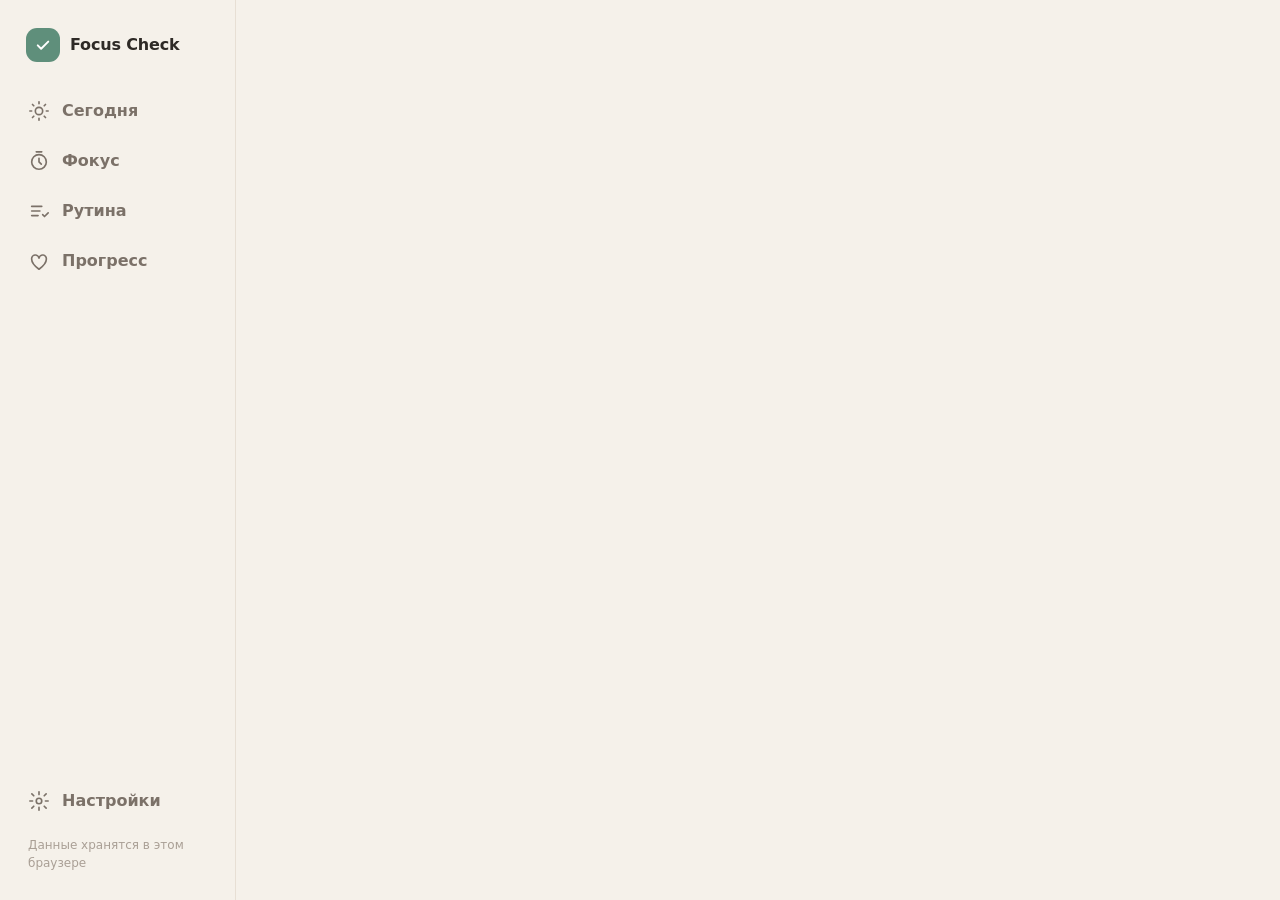
==== focus-check.html @ 083e2788 "Add files via upload" ====
<!DOCTYPE html>
<html lang="ru">
<head>
  <meta charset="UTF-8" />
  <meta name="viewport" content="width=device-width, initial-scale=1, viewport-fit=cover" />
  <meta name="color-scheme" content="light dark" />
  <meta name="theme-color" content="#f5f1ea" media="(prefers-color-scheme: light)" />
  <meta name="theme-color" content="#1b1916" media="(prefers-color-scheme: dark)" />
  <title>Focus Check</title>
  <link rel="icon" href="data:image/svg+xml,%3Csvg xmlns='http://www.w3.org/2000/svg' viewBox='0 0 64 64'%3E%3Crect width='64' height='64' rx='18' fill='%235f8f7b'/%3E%3Cpath d='M19 33l9 9 17-19' stroke='white' stroke-width='6' fill='none' stroke-linecap='round' stroke-linejoin='round'/%3E%3C/svg%3E" />
  <!-- Иконка и название для телефона (главный экран) -->
  <link rel="apple-touch-icon" href="icons/apple-touch-icon.png" />
  <meta name="mobile-web-app-capable" content="yes" />
  <meta name="apple-mobile-web-app-capable" content="yes" />
  <meta name="apple-mobile-web-app-title" content="Focus Check" />
  <link rel="stylesheet" href="styles.css" />
</head>
<body>
  <div class="app">
    <!-- Навигация: на компьютере — колонка слева, на телефоне — панель внизу -->
    <nav class="nav" aria-label="Разделы">
      <div class="brand">
        <span class="brand__logo" aria-hidden="true">
          <svg width="18" height="18" viewBox="0 0 24 24" fill="none" stroke="currentColor" stroke-width="2.6" stroke-linecap="round" stroke-linejoin="round"><path d="m5 12.5 4.5 4.5L19 7.5"/></svg>
        </span>
        <span class="brand__name">Focus Check</span>
      </div>

      <a href="#today" class="nav__item" data-nav="today">
        <svg width="22" height="22" viewBox="0 0 24 24" fill="none" stroke="currentColor" stroke-width="1.8" stroke-linecap="round" stroke-linejoin="round" aria-hidden="true"><circle cx="12" cy="12" r="4"/><path d="M12 2v2M12 20v2M4.9 4.9l1.4 1.4M17.7 17.7l1.4 1.4M2 12h2M20 12h2M4.9 19.1l1.4-1.4M17.7 6.3l1.4-1.4"/></svg>
        <span>Сегодня</span>
      </a>
      <a href="#focus" class="nav__item" data-nav="focus">
        <svg width="22" height="22" viewBox="0 0 24 24" fill="none" stroke="currentColor" stroke-width="1.8" stroke-linecap="round" stroke-linejoin="round" aria-hidden="true"><circle cx="12" cy="13" r="8"/><path d="M12 9v4l2.5 2.5M9 2h6"/></svg>
        <span>Фокус</span>
      </a>
      <a href="#routine" class="nav__item" data-nav="routine">
        <svg width="22" height="22" viewBox="0 0 24 24" fill="none" stroke="currentColor" stroke-width="1.8" stroke-linecap="round" stroke-linejoin="round" aria-hidden="true"><path d="M4 7h11M4 12h9M4 17h7"/><path d="m16 16 2 2 4-4"/></svg>
        <span>Рутина</span>
      </a>
      <a href="#progress" class="nav__item" data-nav="progress">
        <svg width="22" height="22" viewBox="0 0 24 24" fill="none" stroke="currentColor" stroke-width="1.8" stroke-linecap="round" stroke-linejoin="round" aria-hidden="true"><path d="M12 21c-4-3-8-6.5-8-11a4 4 0 0 1 8-1 4 4 0 0 1 8 1c0 4.5-4 8-8 11Z"/></svg>
        <span>Прогресс</span>
      </a>
      <a href="#settings" class="nav__item nav__item--settings" data-nav="settings">
        <svg width="22" height="22" viewBox="0 0 24 24" fill="none" stroke="currentColor" stroke-width="1.8" stroke-linecap="round" stroke-linejoin="round" aria-hidden="true"><circle cx="12" cy="12" r="3"/><path d="M12 2v3M12 19v3M4.2 4.2l2.1 2.1M17.7 17.7l2.1 2.1M2 12h3M19 12h3M4.2 19.8l2.1-2.1M17.7 6.3l2.1-2.1"/></svg>
        <span>Настройки</span>
      </a>
      <p class="nav__note">Данные хранятся в этом браузере</p>
    </nav>

    <main class="main">
      <div id="view" class="view"></div>
    </main>
  </div>

  <!-- Плашка «идёт фокус» на других экранах -->
  <button id="focusPill" class="focus-pill" hidden aria-label="Открыть фокус"></button>

  <!-- Сюда рисуются всплывающие окна и сообщения -->
  <div id="modal-root"></div>
  <div id="toast-root" class="toasts" aria-live="polite"></div>

  <!--
    БУДУЩЕЕ ПОДКЛЮЧЕНИЕ SUPABASE:
    раскомментируйте строку ниже (библиотека загрузится из интернета),
    затем заполните js/config.js. Порядок важен: библиотека — до наших файлов.
  -->
  <!-- <script src="https://cdn.jsdelivr.net/npm/@supabase/supabase-js@2"></script> -->

  <!-- Наши файлы. Порядок важен: сначала основа, потом экраны, app.js — последним. -->
  <script src="js/config.js"></script>
  <script src="js/utils.js"></script>
  <script src="js/content.js"></script>
  <script src="js/data.js"></script>
  <script src="js/auth.js"></script>
  <script src="js/store.js"></script>
  <script src="js/models.js"></script>
  <script src="js/ui.js"></script>
  <script src="js/reminders.js"></script>
  <script src="js/screens/today.js"></script>
  <script src="js/screens/elephant.js"></script>
  <script src="js/screens/focus.js"></script>
  <script src="js/screens/routine.js"></script>
  <script src="js/screens/progress.js"></script>
  <script src="js/screens/settings.js"></script>
  <script src="js/flows/rescue.js"></script>
  <script src="js/flows/onboarding.js"></script>
  <script src="js/pwa.js"></script>
  <script src="js/app.js"></script>
</body>
</html>
---- styles.css ----
/* ============================================================
   Focus Check — оформление.
   1. Цвета и размеры (переменные)   5. Задачи и чек-листы
   2. Основа                          6. Экраны: фокус, рутина, прогресс
   3. Каркас: навигация               7. Окна, сообщения, знакомство
   4. Общие элементы                  8. Телефон
   ============================================================ */

/* ---------- 1. Цвета и размеры ----------
   Чтобы поменять настроение приложения, достаточно поменять цвета здесь. */
:root {
  --bg: #f5f1ea;
  --surface: #fffcf7;
  --surface-2: #f0eae1;
  --text: #2e2a26;
  --muted: #7b7168;
  --faint: #a99f95;
  --line: #e7dfd4;

  --accent: #5f8f7b;         /* спокойный шалфей */
  --accent-strong: #4a7765;
  --accent-soft: #e2ede7;
  --on-accent: #ffffff;
  --warm: #c9794f;           /* мягкая терракота */
  --warm-soft: #f7e6da;
  --sun: #d9a441;
  --sun-soft: #f8efd9;
  --lav: #7f7bb3;
  --lav-soft: #ebeaf5;
  --on-lav: #ffffff;
  --danger: #b5594b;

  --radius: 20px;
  --radius-sm: 14px;
  --shadow: 0 1px 2px rgba(70, 50, 30, 0.04), 0 10px 30px rgba(70, 50, 30, 0.06);
  --shadow-lg: 0 20px 60px rgba(40, 30, 20, 0.18);
  --font: ui-rounded, "SF Pro Rounded", "Segoe UI Variable Text", "Segoe UI", system-ui, -apple-system, Roboto, sans-serif;
  --nav-h: 68px;
}

/* Тёмная тема: и по системной настройке («Как в системе»), и принудительно. */
@media (prefers-color-scheme: dark) {
  :root:not([data-theme="light"]) {
    --bg: #1b1916; --surface: #24211d; --surface-2: #2d2924; --text: #ece6de; --muted: #a89e93; --faint: #7c736a; --line: #37322c;
    --accent: #88b6a2; --accent-strong: #a3cbb9; --accent-soft: #2a3a33; --on-accent: #16211c;
    --warm: #e0a07a; --warm-soft: #3b2c23; --sun: #e2c07a; --sun-soft: #37301f; --lav: #aaa6d8; --lav-soft: #2d2c3c; --on-lav: #1d1c29; --danger: #e08b7d;
    --shadow: 0 1px 2px rgba(0, 0, 0, 0.2), 0 10px 30px rgba(0, 0, 0, 0.25);
  }
}
:root[data-theme="dark"] {
  --bg: #1b1916; --surface: #24211d; --surface-2: #2d2924; --text: #ece6de; --muted: #a89e93; --faint: #7c736a; --line: #37322c;
  --accent: #88b6a2; --accent-strong: #a3cbb9; --accent-soft: #2a3a33; --on-accent: #16211c;
  --warm: #e0a07a; --warm-soft: #3b2c23; --sun: #e2c07a; --sun-soft: #37301f; --lav: #aaa6d8; --lav-soft: #2d2c3c; --on-lav: #1d1c29; --danger: #e08b7d;
  --shadow: 0 1px 2px rgba(0, 0, 0, 0.2), 0 10px 30px rgba(0, 0, 0, 0.25);
}

/* ---------- 2. Основа ---------- */
*, *::before, *::after { box-sizing: border-box; }
html { -webkit-text-size-adjust: 100%; }
body {
  margin: 0;
  font-family: var(--font);
  font-size: 16px;
  line-height: 1.5;
  color: var(--text);
  background: var(--bg);
  -webkit-font-smoothing: antialiased;
}
body.no-scroll { overflow: hidden; }
button, input, select, textarea { font: inherit; color: inherit; }
button { cursor: pointer; }
a { color: inherit; }
b { font-weight: 650; }
h1, h2, h3, p { margin: 0; }
ul, ol { margin: 0; padding: 0; list-style: none; }
:focus-visible { outline: 2px solid var(--accent); outline-offset: 2px; border-radius: 8px; }
[hidden] { display: none !important; }

.muted { color: var(--muted); }
.small { font-size: 0.875rem; }
.center { text-align: center; }

/* ---------- 3. Каркас ---------- */
.app {
  display: grid;
  grid-template-columns: 236px 1fr;
  min-height: 100vh;
}

.nav {
  position: sticky;
  top: 0;
  height: 100vh;
  display: flex;
  flex-direction: column;
  gap: 4px;
  padding: 28px 16px;
  border-right: 1px solid var(--line);
}
.brand { display: flex; align-items: center; gap: 10px; padding: 0 10px 22px; }
.brand__logo {
  width: 34px; height: 34px; border-radius: 11px;
  display: grid; place-items: center;
  background: var(--accent); color: var(--on-accent);
}
.brand__name { font-weight: 700; letter-spacing: -0.01em; }

.nav__item {
  display: flex; align-items: center; gap: 12px;
  padding: 11px 12px;
  border-radius: var(--radius-sm);
  text-decoration: none;
  color: var(--muted);
  font-weight: 550;
  transition: background 0.15s, color 0.15s;
}
.nav__item:hover { background: var(--surface-2); color: var(--text); }
.nav__item.is-active { background: var(--accent-soft); color: var(--accent-strong); }
.nav__item--settings { margin-top: auto; }
.nav__note { font-size: 0.75rem; color: var(--faint); padding: 8px 12px 0; }

.main { padding: 40px 32px 80px; min-width: 0; }
.view { max-width: 720px; margin: 0 auto; display: flex; flex-direction: column; gap: 18px; }

/* ---------- 4. Общие элементы ---------- */
.screen-head { display: grid; grid-template-columns: 1fr auto; align-items: start; column-gap: 16px; margin-bottom: 4px; }
.screen-head__right { display: flex; align-items: center; gap: 8px; }
.screen-head .screen-sub { grid-column: 1 / -1; }
.screen-title { font-size: 1.75rem; line-height: 1.2; font-weight: 700; letter-spacing: -0.02em; }
.screen-sub { color: var(--muted); margin-top: 6px; min-width: 0; }
.screen-sub::first-letter { text-transform: uppercase; }

.card {
  background: var(--surface);
  border: 1px solid var(--line);
  border-radius: var(--radius);
  padding: 20px;
  box-shadow: var(--shadow);
  display: flex; flex-direction: column; gap: 14px;
}
.card--soft { background: var(--accent-soft); border-color: transparent; box-shadow: none; }
.card--sun { background: var(--sun-soft); border-color: transparent; box-shadow: none; }
.card__label { display: flex; align-items: center; gap: 6px; font-size: 0.875rem; font-weight: 600; color: var(--muted); }

.section { display: flex; flex-direction: column; gap: 10px; }
.section__head { display: flex; align-items: baseline; justify-content: space-between; gap: 12px; }
.section__title { font-size: 1.05rem; font-weight: 650; }

/* Кнопки */
.btn {
  display: inline-flex; align-items: center; justify-content: center; gap: 8px;
  min-height: 46px; padding: 0 20px;
  border-radius: 999px;
  border: 1px solid transparent;
  background: var(--surface-2);
  font-weight: 600;
  white-space: nowrap;
  transition: transform 0.1s, background 0.15s, border-color 0.15s;
}
.btn:active { transform: scale(0.97); }
.btn:disabled { opacity: 0.5; cursor: default; }
.btn--primary { background: var(--accent); color: var(--on-accent); }
.btn--primary:hover { background: var(--accent-strong); }
.btn--ghost { background: transparent; border-color: var(--line); }
.btn--ghost:hover { background: var(--surface-2); }
.btn--soft { background: var(--warm-soft); color: var(--warm); }
.btn--soft:hover { filter: brightness(0.97); }
.btn--danger { background: var(--danger); color: #fff; }
.btn--danger-ghost { background: transparent; border-color: var(--line); color: var(--danger); }
.btn--sm { min-height: 38px; padding: 0 14px; font-size: 0.9rem; }
.btn--lg { min-height: 54px; font-size: 1.05rem; width: 100%; }
.btn.is-star { color: var(--sun); border-color: var(--sun); }

.icon-btn {
  width: 40px; height: 40px; flex-shrink: 0;
  display: inline-grid; place-items: center;
  border-radius: 12px; border: 0;
  background: transparent; color: var(--muted);
  text-decoration: none;
  transition: background 0.15s, color 0.15s;
}
.icon-btn:hover { background: var(--surface-2); color: var(--text); }
.icon-btn--faint { color: var(--faint); }
.icon-btn--accent { color: var(--accent); }
.icon-btn--accent:hover { background: var(--accent-soft); color: var(--accent-strong); }
.icon-btn--danger:hover { color: var(--danger); }
.icon-btn.is-star { color: var(--sun); }
.icon-btn.is-star svg { fill: currentColor; }

.link { background: none; border: 0; padding: 0; color: var(--accent-strong); text-decoration: underline; text-underline-offset: 3px; font-size: 0.9rem; }
.back { text-decoration: none; margin-bottom: -4px; align-self: flex-start; }

/* Чипы — маленькие кнопки-варианты */
.chips { display: flex; flex-wrap: wrap; gap: 8px; align-items: center; }
.chips--center { justify-content: center; }
.chip {
  display: inline-flex; align-items: center; gap: 6px;
  min-height: 38px; padding: 0 14px;
  border-radius: 999px;
  border: 1px solid var(--line);
  background: var(--surface);
  font-size: 0.925rem;
  max-width: 100%;
  overflow: hidden; text-overflow: ellipsis; white-space: nowrap;
  transition: background 0.15s, border-color 0.15s;
}
.chip:hover { border-color: var(--accent); }
.chip.is-active { background: var(--accent); border-color: var(--accent); color: var(--on-accent); }
.chip--round { width: 46px; justify-content: center; padding: 0; font-weight: 600; }
.chip--quiet { background: transparent; color: var(--muted); font-size: 0.875rem; min-height: 34px; }

/* Поля */
.field { display: flex; flex-direction: column; gap: 8px; }
.field__label { font-size: 0.875rem; font-weight: 600; color: var(--muted); }
.input {
  width: 100%;
  min-height: 46px;
  padding: 0 14px;
  border-radius: var(--radius-sm);
  border: 1px solid var(--line);
  background: var(--surface);
  font-size: 1rem; /* 16px: телефон не будет увеличивать страницу при вводе */
  transition: border-color 0.15s, box-shadow 0.15s;
}
.input:focus { outline: none; border-color: var(--accent); box-shadow: 0 0 0 3px var(--accent-soft); }
.input::placeholder { color: var(--faint); }
.input--title { font-size: 1.15rem; font-weight: 600; }
.input--time { width: auto; min-height: 38px; border-radius: 999px; }
select.input { padding-right: 8px; }
.inline-form { display: flex; gap: 8px; align-items: center; }
.inline-form .input { flex: 1; min-width: 0; }
.row-actions { display: flex; flex-wrap: wrap; gap: 10px; justify-content: flex-end; }
.row-actions--start { justify-content: flex-start; }

.switch { display: flex; gap: 12px; align-items: flex-start; font-size: 0.95rem; cursor: pointer; }
.switch input { width: 20px; height: 20px; margin: 2px 0 0; accent-color: var(--accent); flex-shrink: 0; }

.tag { display: inline-block; padding: 1px 8px; border-radius: 999px; background: var(--lav-soft); color: var(--lav); font-size: 0.8rem; font-weight: 600; }
.tag--soft { background: var(--surface-2); color: var(--muted); }

.bar { height: 6px; border-radius: 999px; background: var(--surface-2); overflow: hidden; }
.bar span { display: block; height: 100%; border-radius: inherit; background: var(--accent); transition: width 0.4s ease; }

.hint-card {
  display: flex; gap: 10px; align-items: flex-start;
  padding: 14px 16px; border-radius: var(--radius-sm);
  background: var(--sun-soft); color: var(--text); font-size: 0.95rem;
}
.hint-card svg { color: var(--sun); flex-shrink: 0; margin-top: 2px; }
.tip { display: flex; gap: 8px; align-items: flex-start; color: var(--muted); font-size: 0.925rem; }
.tip svg { color: var(--accent); flex-shrink: 0; margin-top: 2px; }
.quote { margin: 0; padding: 14px 16px; border-left: 3px solid var(--accent); background: var(--accent-soft); border-radius: 0 var(--radius-sm) var(--radius-sm) 0; }

.empty { text-align: center; padding: 28px 12px; display: flex; flex-direction: column; align-items: center; gap: 10px; }
.empty__emoji { font-size: 2.6rem; line-height: 1; }
.empty__title { font-size: 1.15rem; font-weight: 650; }
.empty__text { color: var(--muted); max-width: 420px; }

.plain-list { display: flex; flex-direction: column; }
.plain-list li { display: flex; justify-content: space-between; gap: 12px; padding: 10px 0; border-bottom: 1px dashed var(--line); }
.plain-list li:last-child { border-bottom: 0; }
.plain-list--quiet li { font-size: 0.925rem; }

.fold { background: var(--surface); border: 1px solid var(--line); border-radius: var(--radius); padding: 4px 16px; }
.fold summary { cursor: pointer; padding: 12px 0; font-weight: 600; color: var(--muted); list-style: none; }
.fold summary::-webkit-details-marker { display: none; }
.fold summary::before { content: "›"; display: inline-block; width: 16px; transition: transform 0.2s; }
.fold[open] summary::before { transform: rotate(90deg); }
.fold .task-list { padding-bottom: 12px; }

/* ---------- 5. Задачи ---------- */
.energy .chips .chip { background: var(--surface); }
.energy-line { display: flex; align-items: baseline; gap: 10px; color: var(--muted); font-size: 0.95rem; padding: 0 4px; }
.energy-line > span:nth-child(2) { flex: 1; }
.energy-line .link { white-space: nowrap; }

.main-task { border-color: var(--sun); background: linear-gradient(180deg, var(--sun-soft), var(--surface) 70%); }
.main-task .card__label { color: var(--sun); }
.main-task .card__label svg { fill: currentColor; }
.main-task__row { display: flex; align-items: center; gap: 12px; }
.main-task__title { background: none; border: 0; padding: 0; text-align: left; font-size: 1.3rem; font-weight: 650; line-height: 1.3; }
.main-task .btn { align-self: flex-start; }
.main-task.is-done .main-task__title { text-decoration: line-through; color: var(--muted); }
.first-step { color: var(--accent-strong); font-size: 0.95rem; }
.first-step::before { content: "→ "; }

.quick-add {
  display: flex; align-items: center; gap: 8px;
  padding: 6px 6px 6px 18px;
  background: var(--surface);
  border: 1px solid var(--line);
  border-radius: 999px;
  box-shadow: var(--shadow);
  transition: border-color 0.15s, box-shadow 0.15s;
}
.quick-add:focus-within { border-color: var(--accent); box-shadow: 0 0 0 4px var(--accent-soft); }
.quick-add__input { flex: 1; min-width: 0; border: 0; background: transparent; min-height: 44px; font-size: 1.05rem; }
.quick-add__input:focus { outline: none; }
.quick-add__input::placeholder { color: var(--faint); }
.quick-add__btn { width: 44px; height: 44px; border-radius: 999px; border: 0; background: var(--accent); color: var(--on-accent); display: grid; place-items: center; flex-shrink: 0; }
.quick-add__btn:hover { background: var(--accent-strong); }
.quick-hint { font-size: 0.8rem; color: var(--faint); margin: -10px 0 0 18px; }

.leftovers { gap: 12px; }

.task-list { display: flex; flex-direction: column; gap: 8px; }
.task {
  display: flex; align-items: center; gap: 6px;
  padding: 8px 8px 8px 12px;
  background: var(--surface);
  border: 1px solid var(--line);
  border-radius: var(--radius-sm);
  transition: opacity 0.2s;
}
.task--stack { flex-direction: column; align-items: stretch; gap: 10px; padding: 12px; }
.task__body {
  flex: 1; min-width: 0;
  display: flex; flex-direction: column; gap: 3px;
  background: none; border: 0; padding: 6px 4px; text-align: left;
}
.task__body--static { cursor: default; }
.task__title { font-weight: 550; overflow-wrap: anywhere; }
.task__meta { display: flex; flex-wrap: wrap; gap: 4px 10px; align-items: center; color: var(--muted); font-size: 0.825rem; }
.task.is-done { opacity: 0.65; }
.task.is-done .task__title { text-decoration: line-through; }
.all-done { padding: 18px; text-align: center; color: var(--muted); background: var(--accent-soft); border-radius: var(--radius-sm); }

/* Круглая галочка */
.check {
  width: 30px; height: 30px; flex-shrink: 0;
  border-radius: 50%;
  border: 2px solid var(--faint);
  background: transparent;
  color: transparent;
  display: grid; place-items: center;
  padding: 0;
  transition: background 0.2s, border-color 0.2s, color 0.2s, transform 0.2s;
}
.check:hover { border-color: var(--accent); color: var(--accent); }
.check.is-done { background: var(--accent); border-color: var(--accent); color: var(--on-accent); animation: pop 0.3s ease; }
@keyframes pop { 50% { transform: scale(1.18); } }

.steps { display: flex; flex-direction: column; gap: 4px; }
.step { display: flex; align-items: center; gap: 10px; }
.step span { flex: 1; }
.step .check { width: 24px; height: 24px; }
.step.is-done span { text-decoration: line-through; color: var(--muted); }

/* ---------- 🐘 Большие дела и кусочки ---------- */
.quick-add__eleph {
  width: 44px; height: 44px; flex-shrink: 0;
  border-radius: 999px; border: 1px solid var(--line);
  background: var(--surface); font-size: 1.25rem; line-height: 1;
  display: grid; place-items: center;
  transition: background 0.15s, border-color 0.15s;
}
.quick-add__eleph:hover { background: var(--lav-soft); border-color: var(--lav); }
.tag--eleph { background: var(--lav-soft); color: var(--lav); max-width: 220px; overflow: hidden; text-overflow: ellipsis; white-space: nowrap; }
.eleph-link { align-self: flex-start; background: var(--lav-soft); color: var(--lav); border: 0; border-radius: 999px; padding: 4px 12px; font-size: 0.85rem; font-weight: 600; text-align: left; }
.eleph-link:hover { filter: brightness(0.97); }
.eleph-name { font-size: 1.15rem; font-weight: 650; padding: 10px 14px; background: var(--lav-soft); border-radius: var(--radius-sm); }

.eleph-list { display: flex; flex-direction: column; gap: 8px; }
.eleph {
  display: flex; align-items: center; gap: 10px;
  padding: 12px 12px 12px 16px;
  background: var(--surface);
  border: 1px solid var(--line);
  border-left: 4px solid var(--lav);
  border-radius: var(--radius-sm);
}
.eleph__body { flex: 1; min-width: 0; display: flex; flex-direction: column; gap: 6px; background: none; border: 0; padding: 0; text-align: left; }
.eleph__title { font-weight: 600; overflow-wrap: anywhere; }
.eleph__meta { font-size: 0.825rem; color: var(--muted); overflow: hidden; text-overflow: ellipsis; white-space: nowrap; }
.bar--thin { height: 4px; }
.eleph .bar span, .eleph-progress .bar span { background: var(--lav); }
.eleph-progress { display: flex; flex-direction: column; gap: 6px; }

.pieces { display: flex; flex-direction: column; gap: 6px; counter-reset: piece; }
.piece {
  display: flex; align-items: center; gap: 8px;
  padding: 6px 6px 6px 10px;
  border-radius: var(--radius-sm);
  border: 1px solid var(--line);
  background: var(--surface);
}
.piece.is-next { border-color: var(--lav); box-shadow: 0 0 0 3px var(--lav-soft); }
.piece.is-done { opacity: 0.6; }
.piece.is-done .piece__title { text-decoration: line-through; }
.piece .check { width: 26px; height: 26px; }
.piece__title { flex: 1; min-width: 0; background: none; border: 0; padding: 6px 2px; text-align: left; overflow-wrap: anywhere; }
.chip--date { min-height: 30px; padding: 0 10px; font-size: 0.8rem; color: var(--muted); }
.textarea { min-height: 0; padding: 12px 14px; resize: vertical; line-height: 1.45; }
.field .btn { align-self: flex-start; }

/* ---------- 🔔 Напоминания ---------- */
.reminder-box { padding: 12px 14px; border-radius: var(--radius-sm); background: var(--surface-2); }
a.chip { text-decoration: none; color: inherit; }

/* ---------- 6. Фокус ---------- */
.focus-setup .btn--lg { margin-top: 4px; }

.focus-live { align-items: center; text-align: center; gap: 16px; }
.timer { position: relative; width: min(260px, 70vw); aspect-ratio: 1; }
.timer__svg { width: 100%; height: 100%; transform: rotate(-90deg); }
.timer__track { fill: none; stroke: var(--surface-2); stroke-width: 10; }
.timer__ring { fill: none; stroke: var(--accent); stroke-width: 10; stroke-linecap: round; transition: stroke-dashoffset 1s linear; }
.focus-live.is-paused .timer__ring { stroke: var(--faint); }
.timer__text { position: absolute; inset: 0; display: flex; flex-direction: column; align-items: center; justify-content: center; }
.timer__time { font-size: 3.2rem; font-weight: 650; font-variant-numeric: tabular-nums; letter-spacing: -0.02em; }
.timer__state { color: var(--muted); font-size: 0.9rem; }
.focus-live__title { font-size: 1.2rem; font-weight: 650; }
.focus-live .row-actions { justify-content: center; }
.parking { width: 100%; text-align: left; display: flex; flex-direction: column; gap: 8px; padding-top: 14px; border-top: 1px dashed var(--line); }

.focus-review { text-align: center; align-items: center; }
.focus-review__emoji { font-size: 2.6rem; }
.choice-grid { display: grid; grid-template-columns: repeat(2, 1fr); gap: 10px; width: 100%; }
.choice-list { display: flex; flex-direction: column; gap: 10px; }
.choice {
  display: flex; flex-direction: column; gap: 2px; align-items: flex-start;
  padding: 14px 16px;
  text-align: left;
  border-radius: var(--radius-sm);
  border: 1px solid var(--line);
  background: var(--surface);
  transition: border-color 0.15s, background 0.15s;
}
.choice:hover { border-color: var(--accent); background: var(--accent-soft); }
.choice > span, .choice span span { color: var(--muted); font-size: 0.85rem; }
.choice--row { flex-direction: row; align-items: center; gap: 14px; }
.choice--row > span:last-child { display: flex; flex-direction: column; color: var(--text); font-size: 1rem; }
.choice__emoji { font-size: 1.6rem; }

/* ---------- Рутина ---------- */
.segmented { display: inline-flex; align-self: flex-start; padding: 4px; gap: 4px; background: var(--surface-2); border-radius: 999px; }
.segmented button { border: 0; background: transparent; padding: 8px 18px; border-radius: 999px; font-weight: 600; color: var(--muted); }
.segmented button.is-active { background: var(--surface); color: var(--text); box-shadow: var(--shadow); }

.dots { display: inline-flex; gap: 4px; margin-top: 4px; }
.dots i { width: 8px; height: 8px; border-radius: 50%; background: var(--surface-2); border: 1px solid var(--line); }
.dots i.on { background: var(--accent); border-color: var(--accent); }
.habit-form { gap: 10px; }

.hours { display: flex; flex-direction: column; gap: 6px; }
.hour { display: flex; align-items: center; gap: 10px; padding: 6px 8px 6px 14px; border-radius: var(--radius-sm); background: var(--surface); border: 1px solid var(--line); }
.hour__time { width: 48px; flex-shrink: 0; font-variant-numeric: tabular-nums; color: var(--muted); font-weight: 600; font-size: 0.9rem; }
.hour__input { border-color: transparent; background: transparent; min-height: 40px; }
.hour--past { background: transparent; }
.hour--now { border-color: var(--accent); box-shadow: 0 0 0 3px var(--accent-soft); }
.hour--now .hour__time { color: var(--accent-strong); }
.hour.is-done .hour__input { color: var(--muted); }

/* ---------- Прогресс ---------- */
.week { display: grid; grid-template-columns: repeat(7, 1fr); gap: 8px; align-items: end; height: 150px; }
.week__day { display: flex; flex-direction: column; align-items: center; gap: 6px; height: 100%; }
.week__num { font-size: 0.8rem; color: var(--muted); min-height: 1.2em; }
.week__bar { flex: 1; width: 100%; max-width: 40px; display: flex; align-items: flex-end; background: var(--surface-2); border-radius: 10px; overflow: hidden; }
.week__bar span { width: 100%; background: var(--accent); opacity: 0.55; border-radius: 10px; transition: height 0.4s ease; }
.week__day.is-today .week__bar span { opacity: 1; }
.week__label { font-size: 0.8rem; color: var(--muted); }
.week__day.is-today .week__label { color: var(--accent-strong); font-weight: 700; }

.stats { display: grid; grid-template-columns: repeat(4, 1fr); gap: 10px; }
.stat { background: var(--surface); border: 1px solid var(--line); border-radius: var(--radius-sm); padding: 14px; display: flex; flex-direction: column; gap: 2px; }
.stat b { font-size: 1.6rem; font-weight: 700; }
.stat b small { font-size: 0.9rem; color: var(--muted); font-weight: 600; }
.stat span { font-size: 0.825rem; color: var(--muted); line-height: 1.3; }

/* ---------- 7. Окна и сообщения ---------- */
.overlay { position: fixed; inset: 0; background: rgba(30, 24, 18, 0.35); backdrop-filter: blur(2px); z-index: 40; animation: fade 0.2s ease; }
.sheet {
  position: fixed; z-index: 41;
  left: 50%; top: 50%; transform: translate(-50%, -50%);
  width: min(560px, calc(100vw - 32px));
  max-height: calc(100vh - 48px);
  overflow-y: auto;
  background: var(--surface);
  border-radius: 24px;
  padding: 28px 24px 24px;
  box-shadow: var(--shadow-lg);
  display: flex; flex-direction: column; gap: 16px;
  animation: rise 0.25s ease;
}
.sheet--wide { width: min(720px, calc(100vw - 32px)); }
.sheet.is-static, .overlay.is-static { animation: none; }
.sheet__close { position: absolute; top: 12px; right: 12px; }
.sheet__title { font-size: 1.3rem; font-weight: 700; padding-right: 32px; }
.sheet__title.center { padding-right: 0; }
.sheet__actions { display: flex; flex-wrap: wrap; gap: 8px; align-items: center; padding-top: 8px; border-top: 1px solid var(--line); }
.sheet__actions .icon-btn { margin-left: auto; }
@keyframes fade { from { opacity: 0; } }
@keyframes rise { from { opacity: 0; transform: translate(-50%, -46%); } }

.toasts { position: fixed; left: 50%; bottom: 24px; transform: translateX(-50%); z-index: 60; display: flex; flex-direction: column; gap: 8px; align-items: center; pointer-events: none; width: min(460px, calc(100vw - 32px)); }
.toast {
  pointer-events: auto;
  display: flex; align-items: center; gap: 14px;
  padding: 12px 16px 12px 18px;
  border-radius: 16px;
  background: var(--text); color: var(--bg);
  box-shadow: var(--shadow-lg);
  font-size: 0.95rem;
  opacity: 0; transform: translateY(10px);
  transition: opacity 0.25s, transform 0.25s;
}
.toast.is-visible { opacity: 1; transform: none; }
.toast__action { border: 0; background: none; color: var(--accent-soft); font-weight: 700; padding: 4px; white-space: nowrap; }

.focus-pill {
  position: fixed; right: 24px; bottom: 24px; z-index: 30;
  display: flex; align-items: center; gap: 10px;
  max-width: min(360px, calc(100vw - 32px));
  padding: 10px 18px 10px 14px;
  border: 0; border-radius: 999px;
  background: var(--lav); color: var(--on-lav);
  box-shadow: var(--shadow-lg);
  font-weight: 600;
}
.focus-pill [data-timer-mini] { font-variant-numeric: tabular-nums; }
.focus-pill__title { font-weight: 500; opacity: 0.9; overflow: hidden; text-overflow: ellipsis; white-space: nowrap; }
.pulse { width: 10px; height: 10px; border-radius: 50%; background: currentColor; animation: pulse 1.6s ease-in-out infinite; flex-shrink: 0; }
.pulse.is-still { animation: none; opacity: 0.6; }
@keyframes pulse { 50% { opacity: 0.35; transform: scale(0.8); } }

/* Знакомство */
.sheet--onboarding { gap: 18px; }
.ob-dots { display: flex; gap: 6px; justify-content: center; }
.ob-dots i { width: 8px; height: 8px; border-radius: 999px; background: var(--line); transition: width 0.2s; }
.ob-dots i.on { width: 22px; background: var(--accent); }
.ob-hero { font-size: 3rem; text-align: center; line-height: 1; }
.ob-list { display: flex; flex-direction: column; gap: 10px; }
.ob-list li { padding: 12px 14px; background: var(--surface-2); border-radius: var(--radius-sm); font-size: 0.95rem; }

.only-mobile { display: none; }

/* ---------- 8. Телефон и планшет ---------- */
@media (max-width: 900px) {
  .app { grid-template-columns: 1fr; }

  /* Навигация превращается в нижнюю панель */
  .nav {
    position: fixed; top: auto; bottom: 0; left: 0; right: 0; z-index: 20;
    height: auto;
    flex-direction: row; justify-content: space-around; gap: 0;
    padding: 6px 8px calc(6px + env(safe-area-inset-bottom));
    border-right: 0; border-top: 1px solid var(--line);
    background: color-mix(in srgb, var(--surface) 92%, transparent);
    backdrop-filter: blur(12px);
  }
  .brand, .nav__note, .nav__item--settings { display: none; }
  .nav__item { flex-direction: column; gap: 2px; padding: 6px 4px; font-size: 0.72rem; flex: 1; max-width: 96px; }
  .nav__item.is-active { background: transparent; }
  .nav__item.is-active svg { background: var(--accent-soft); border-radius: 999px; padding: 3px 14px; width: 52px; height: 30px; }

  .main { padding: max(20px, env(safe-area-inset-top)) 16px calc(var(--nav-h) + 90px); }
  .view { gap: 16px; }
  .only-mobile { display: inline-grid; }
  .screen-title { font-size: 1.5rem; }

  .focus-pill { right: 16px; left: 16px; bottom: calc(var(--nav-h) + 12px + env(safe-area-inset-bottom)); max-width: none; }
  .toasts { bottom: calc(var(--nav-h) + 16px + env(safe-area-inset-bottom)); }

  /* Окна выезжают снизу, как на телефоне привычно */
  .sheet {
    left: 0; right: 0; top: auto; bottom: 0; transform: none;
    width: 100%; max-height: 92vh;
    border-radius: 24px 24px 0 0;
    padding: 26px 18px calc(20px + env(safe-area-inset-bottom));
    animation: slide 0.25s ease;
  }
  .sheet--wide { width: 100%; }
  @keyframes slide { from { transform: translateY(40px); opacity: 0; } }
}

@media (max-width: 560px) {
  .card { padding: 16px; border-radius: 18px; }
  .stats { grid-template-columns: repeat(2, 1fr); }
  .choice-grid { grid-template-columns: 1fr; }
  .task .icon-btn { width: 36px; height: 36px; }
  .sheet__actions .btn { flex: 1 1 auto; }
  .hour { padding-left: 10px; }
  .hour__time { width: 42px; }
  .row-actions .btn { flex: 1 1 auto; }
}

@media (prefers-reduced-motion: reduce) {
  *, *::before, *::after { animation: none !important; transition: none !important; }
}
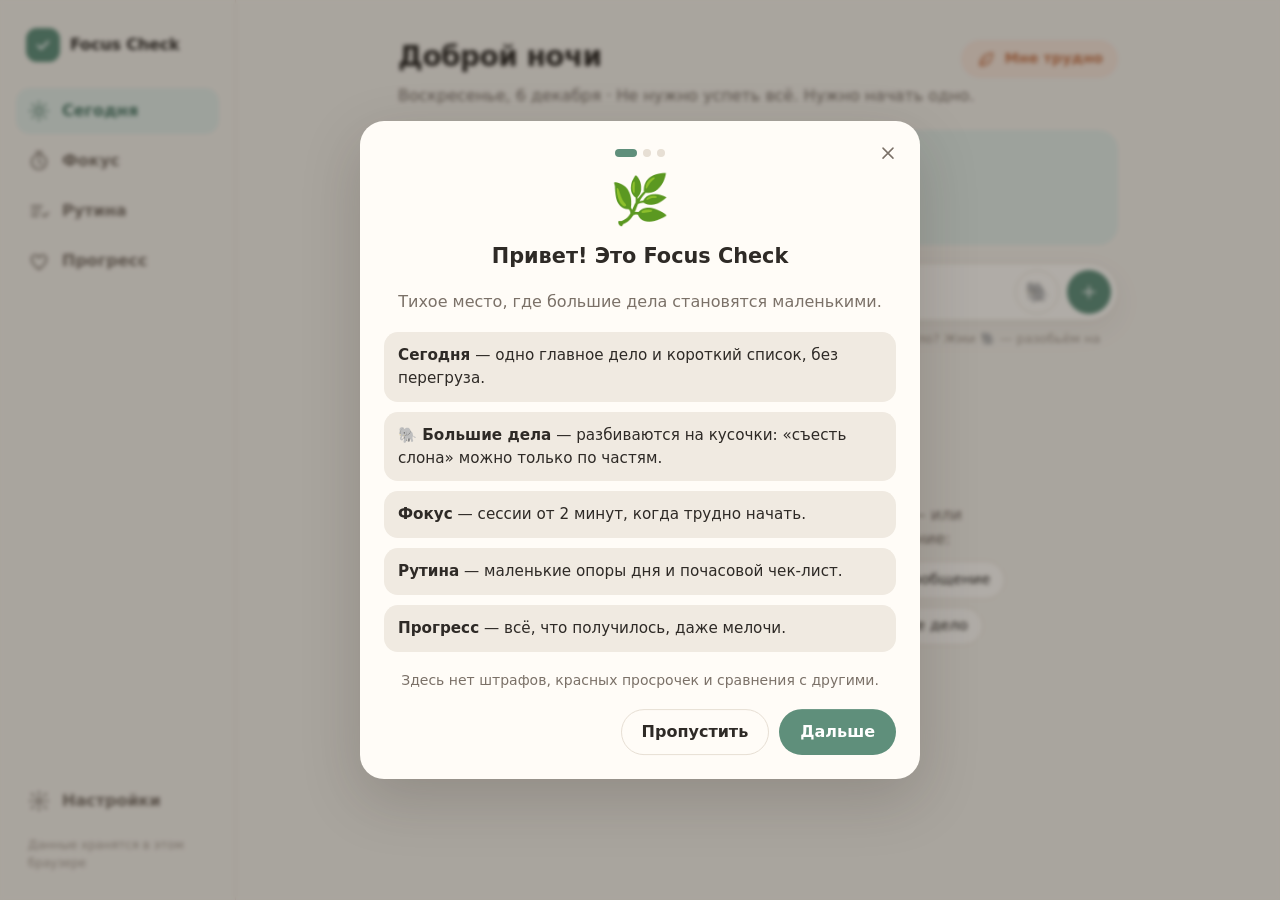
==== commit 65669082: "Add files via upload" ====
--- a/focus-check.html
+++ b/focus-check.html
@@ -80,6 +80,7 @@
   <script src="js/reminders.js"></script>
   <script src="js/screens/today.js"></script>
   <script src="js/screens/elephant.js"></script>
+  <script src="js/screens/parallel.js"></script>
   <script src="js/screens/focus.js"></script>
   <script src="js/screens/routine.js"></script>
   <script src="js/screens/progress.js"></script>
--- a/styles.css
+++ b/styles.css
@@ -392,6 +392,35 @@
 .chip--date { min-height: 30px; padding: 0 10px; font-size: 0.8rem; color: var(--muted); }
 .textarea { min-height: 0; padding: 12px 14px; resize: vertical; line-height: 1.45; }
 .field .btn { align-self: flex-start; }
+
+/* ---------- ⏳ Параллельные дела ---------- */
+.card--lav { background: var(--lav-soft); border-color: transparent; box-shadow: none; }
+.parallel-start {
+  display: flex; align-items: center; gap: 10px;
+  padding: 10px 16px; border-radius: var(--radius-sm);
+  border: 1px dashed var(--line); background: transparent; color: var(--muted);
+  text-align: left; font-size: 0.925rem;
+}
+.parallel-start:hover { border-color: var(--lav); color: var(--text); }
+.runs { display: flex; flex-direction: column; gap: 8px; }
+.run {
+  display: flex; align-items: center; gap: 10px;
+  padding: 10px 8px 10px 12px;
+  background: var(--surface); border-radius: var(--radius-sm);
+  border: 1px solid transparent;
+}
+.run.is-ringing { border-color: var(--sun); box-shadow: 0 0 0 3px var(--sun-soft); animation: pop 0.4s ease; }
+.run__emoji { font-size: 1.4rem; line-height: 1; }
+.run { flex-wrap: wrap; }
+.run__body { flex: 1; min-width: 150px; display: flex; flex-direction: column; gap: 4px; }
+.run.is-ringing .run__actions { flex-basis: 100%; justify-content: flex-start; gap: 8px; padding-left: 34px; }
+.run__title { font-weight: 600; overflow-wrap: anywhere; }
+.run__meta { font-size: 0.825rem; color: var(--muted); font-variant-numeric: tabular-nums; }
+.run .bar span { background: var(--lav); }
+.run__actions { display: flex; align-items: center; gap: 2px; flex-wrap: wrap; justify-content: flex-end; }
+.run__actions .icon-btn { font-size: 0.8rem; font-weight: 700; }
+.tag--run { background: var(--lav-soft); color: var(--lav); }
+.input--mini { width: 110px; min-height: 38px; border-radius: 999px; }
 
 /* ---------- 🔔 Напоминания ---------- */
 .reminder-box { padding: 12px 14px; border-radius: var(--radius-sm); background: var(--surface-2); }
